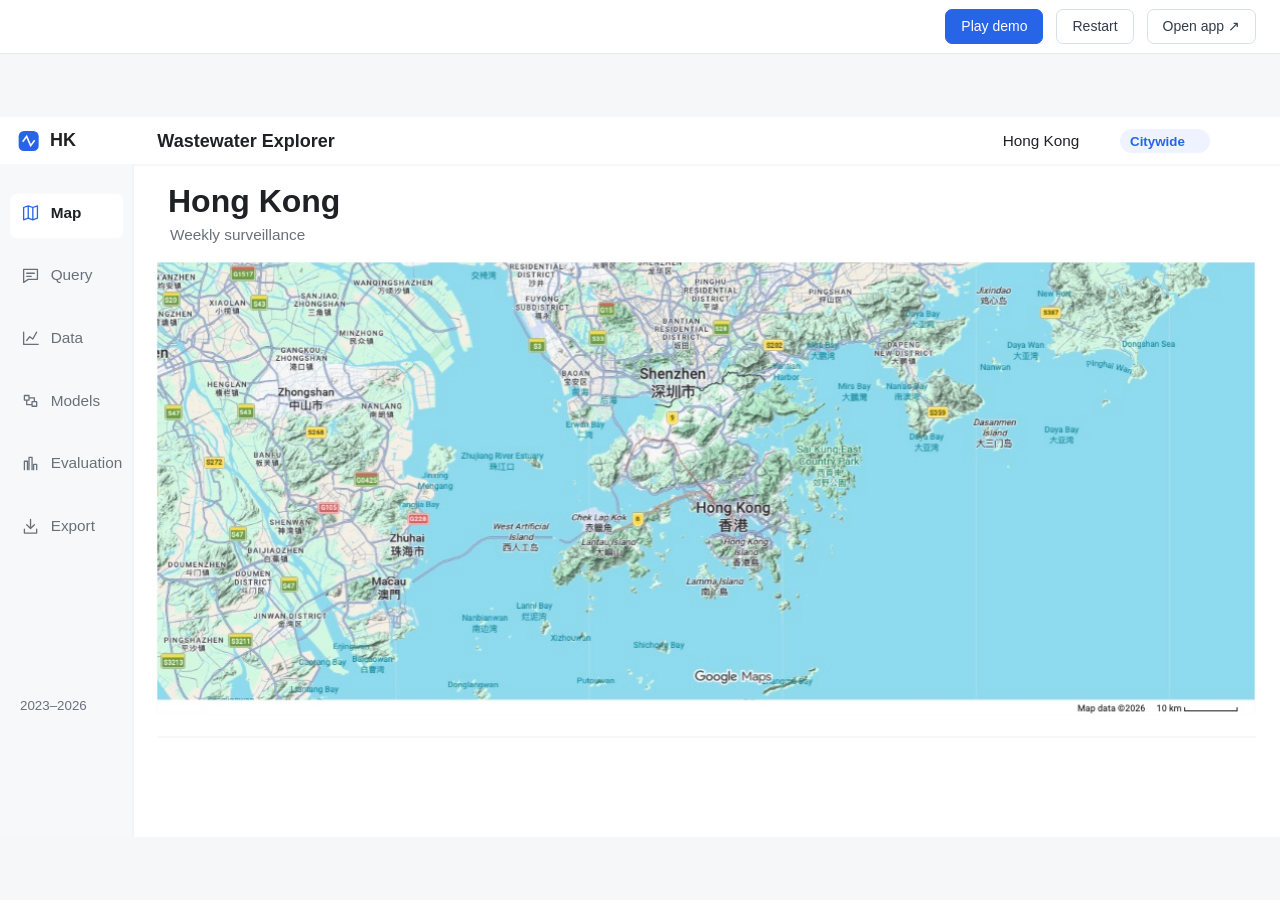
==== experience.html @ 82d01916 "Release v1.4.0 interactive project introduction" ====
<!doctype html><html lang="en"><head><meta charset="utf-8"><meta name="viewport" content="width=device-width,initial-scale=1"><meta name="theme-color" content="#ffffff"><title>Hong Kong · Interactive experience</title><link rel="stylesheet" href="experience.css?v=1.4.0"><script defer src="experience-data.js?v=1.4.0"></script><script defer src="experience-renderer.js?v=1.4.0"></script><script defer src="experience.js?v=1.4.0"></script></head><body><div class="experience-toolbar"><button id="demo-play">Play demo</button><button id="demo-restart">Restart</button><a href="index.html">Open app ↗</a></div><main id="experience-stage" aria-label="Hong Kong monitoring application"></main><div id="download-status" role="status" aria-live="polite"></div></body></html>
---- experience.css ----
*{box-sizing:border-box}body{margin:0;background:#f6f7f9;color:#202124;font:14px/1.4 -apple-system,BlinkMacSystemFont,"Segoe UI",Arial,sans-serif}.experience-toolbar{height:54px;display:flex;justify-content:flex-end;align-items:center;gap:13px;padding:0 24px;border-bottom:1px solid #e6e8ed;background:#fff}.experience-toolbar button,.experience-toolbar a{font:inherit;color:#303c4c;border:1px solid #d9dfe7;border-radius:7px;padding:7px 15px;background:white;cursor:pointer;text-decoration:none}.experience-toolbar button:hover,.experience-toolbar a:hover{border-color:#2764e7;color:#2764e7}.experience-toolbar button:first-child{color:#fff;background:#2764e7;border-color:#2764e7}#experience-stage{width:100%;height:calc(100vh - 54px);display:flex;justify-content:center;align-items:center;overflow:hidden}#experience-stage svg{display:block;width:100%;height:100%;object-fit:contain}#experience-stage [data-action]{cursor:pointer}#experience-stage [data-action]:focus-visible{outline:3px solid #2764e7;outline-offset:3px}body.demo-playing #experience-stage{cursor:none}body.demo-playing #experience-stage [data-action]{cursor:none}#download-status{position:fixed;right:24px;bottom:24px;padding:12px 20px;background:#202124;color:white;border-radius:8px;box-shadow:0 5px 25px #20212420;display:none}#download-status.visible{display:block}@media(max-width:700px){.experience-toolbar{height:48px;padding:0 12px;gap:8px}.experience-toolbar button,.experience-toolbar a{font-size:12px;padding:6px 10px}#experience-stage{height:calc(100vh - 48px)}}
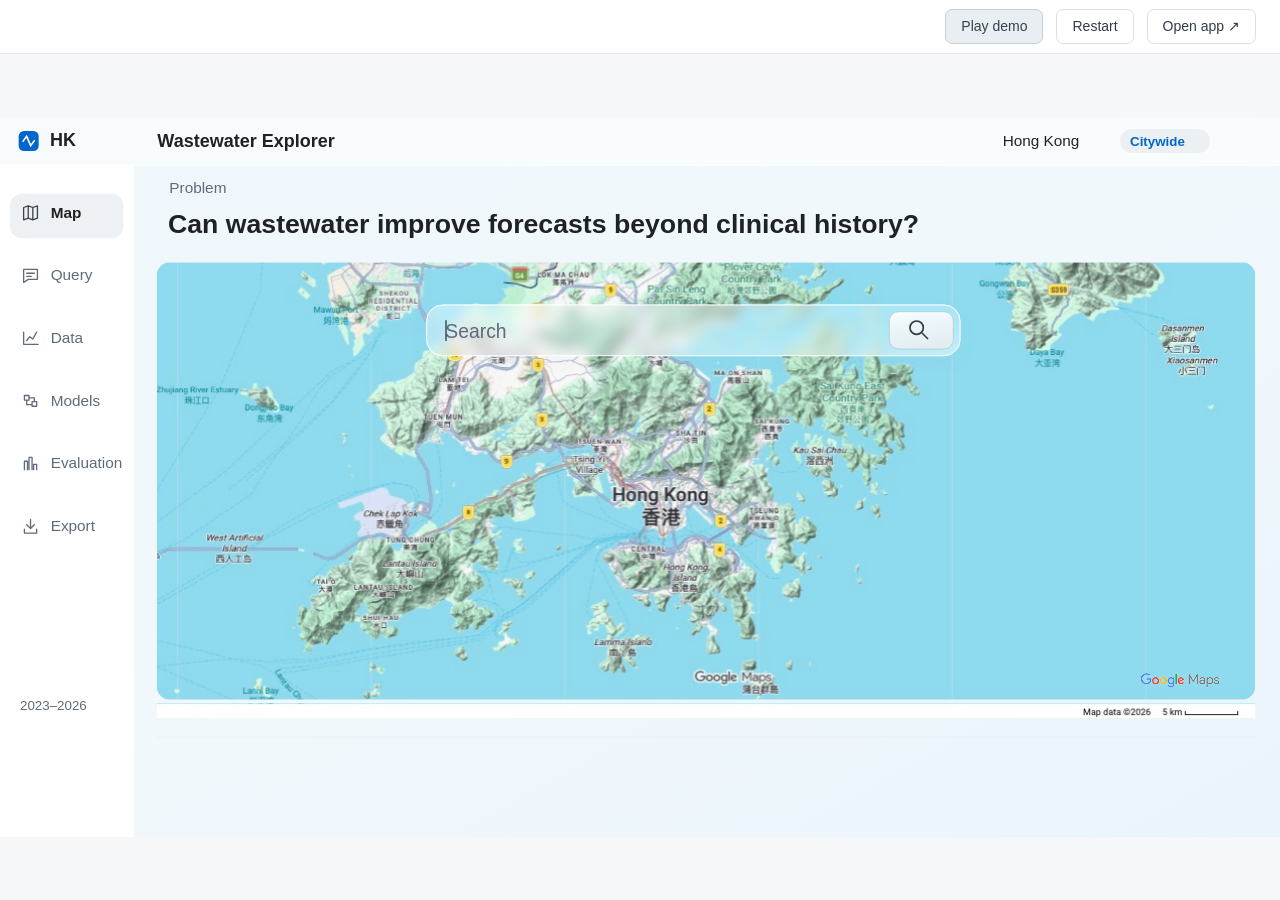
==== commit a564306c: "Update v1.5.0 interface and subtitles" ====
--- a/experience.html
+++ b/experience.html
@@ -1 +1 @@
-<!doctype html><html lang="en"><head><meta charset="utf-8"><meta name="viewport" content="width=device-width,initial-scale=1"><meta name="theme-color" content="#ffffff"><title>Hong Kong · Interactive experience</title><link rel="stylesheet" href="experience.css?v=1.4.0"><script defer src="experience-data.js?v=1.4.0"></script><script defer src="experience-renderer.js?v=1.4.0"></script><script defer src="experience.js?v=1.4.0"></script></head><body><div class="experience-toolbar"><button id="demo-play">Play demo</button><button id="demo-restart">Restart</button><a href="index.html">Open app ↗</a></div><main id="experience-stage" aria-label="Hong Kong monitoring application"></main><div id="download-status" role="status" aria-live="polite"></div></body></html>
+<!doctype html><html lang="en"><head><meta charset="utf-8"><meta name="viewport" content="width=device-width,initial-scale=1"><meta name="theme-color" content="#ffffff"><title>Hong Kong · Interactive experience</title><link rel="stylesheet" href="experience.css?v=1.5.0"><script defer src="experience-data.js?v=1.5.0"></script><script defer src="experience-renderer.js?v=1.5.0"></script><script defer src="experience.js?v=1.5.0"></script></head><body><div class="experience-toolbar"><button id="demo-play">Play demo</button><button id="demo-restart">Restart</button><a href="index.html">Open app ↗</a></div><main id="experience-stage" aria-label="Hong Kong monitoring application"></main><div id="download-status" role="status" aria-live="polite"></div></body></html>
--- a/experience.css
+++ b/experience.css
@@ -1 +1 @@
-*{box-sizing:border-box}body{margin:0;background:#f6f7f9;color:#202124;font:14px/1.4 -apple-system,BlinkMacSystemFont,"Segoe UI",Arial,sans-serif}.experience-toolbar{height:54px;display:flex;justify-content:flex-end;align-items:center;gap:13px;padding:0 24px;border-bottom:1px solid #e6e8ed;background:#fff}.experience-toolbar button,.experience-toolbar a{font:inherit;color:#303c4c;border:1px solid #d9dfe7;border-radius:7px;padding:7px 15px;background:white;cursor:pointer;text-decoration:none}.experience-toolbar button:hover,.experience-toolbar a:hover{border-color:#2764e7;color:#2764e7}.experience-toolbar button:first-child{color:#fff;background:#2764e7;border-color:#2764e7}#experience-stage{width:100%;height:calc(100vh - 54px);display:flex;justify-content:center;align-items:center;overflow:hidden}#experience-stage svg{display:block;width:100%;height:100%;object-fit:contain}#experience-stage [data-action]{cursor:pointer}#experience-stage [data-action]:focus-visible{outline:3px solid #2764e7;outline-offset:3px}body.demo-playing #experience-stage{cursor:none}body.demo-playing #experience-stage [data-action]{cursor:none}#download-status{position:fixed;right:24px;bottom:24px;padding:12px 20px;background:#202124;color:white;border-radius:8px;box-shadow:0 5px 25px #20212420;display:none}#download-status.visible{display:block}@media(max-width:700px){.experience-toolbar{height:48px;padding:0 12px;gap:8px}.experience-toolbar button,.experience-toolbar a{font-size:12px;padding:6px 10px}#experience-stage{height:calc(100vh - 48px)}}
+*{box-sizing:border-box}body{margin:0;background:#f6f7f9;color:#202124;font:14px/1.4 -apple-system,BlinkMacSystemFont,"Segoe UI",Arial,sans-serif}.experience-toolbar{height:54px;display:flex;justify-content:flex-end;align-items:center;gap:13px;padding:0 24px;border-bottom:1px solid #e6e8ed;background:#fff}.experience-toolbar button,.experience-toolbar a{font:inherit;color:#303c4c;border:1px solid #d9dfe7;border-radius:7px;padding:7px 15px;background:white;cursor:pointer;text-decoration:none}.experience-toolbar button:hover,.experience-toolbar a:hover{border-color:#35424e;color:#35424e}.experience-toolbar button:first-child{color:#35424e;background:#e9eef2;border-color:#c7d0d8}#experience-stage{width:100%;height:calc(100vh - 54px);display:flex;justify-content:center;align-items:center;overflow:hidden}#experience-stage svg{display:block;width:100%;height:100%;object-fit:contain}#experience-stage [data-action]{cursor:pointer}#experience-stage [data-action]:focus-visible{outline:3px solid #35424e;outline-offset:3px}body.demo-playing #experience-stage{cursor:none}body.demo-playing #experience-stage [data-action]{cursor:none}#download-status{position:fixed;right:24px;bottom:24px;padding:12px 20px;background:#202124;color:white;border-radius:8px;box-shadow:0 5px 25px #20212420;display:none}#download-status.visible{display:block}@media(max-width:700px){.experience-toolbar{height:48px;padding:0 12px;gap:8px}.experience-toolbar button,.experience-toolbar a{font-size:12px;padding:6px 10px}#experience-stage{height:calc(100vh - 48px)}}
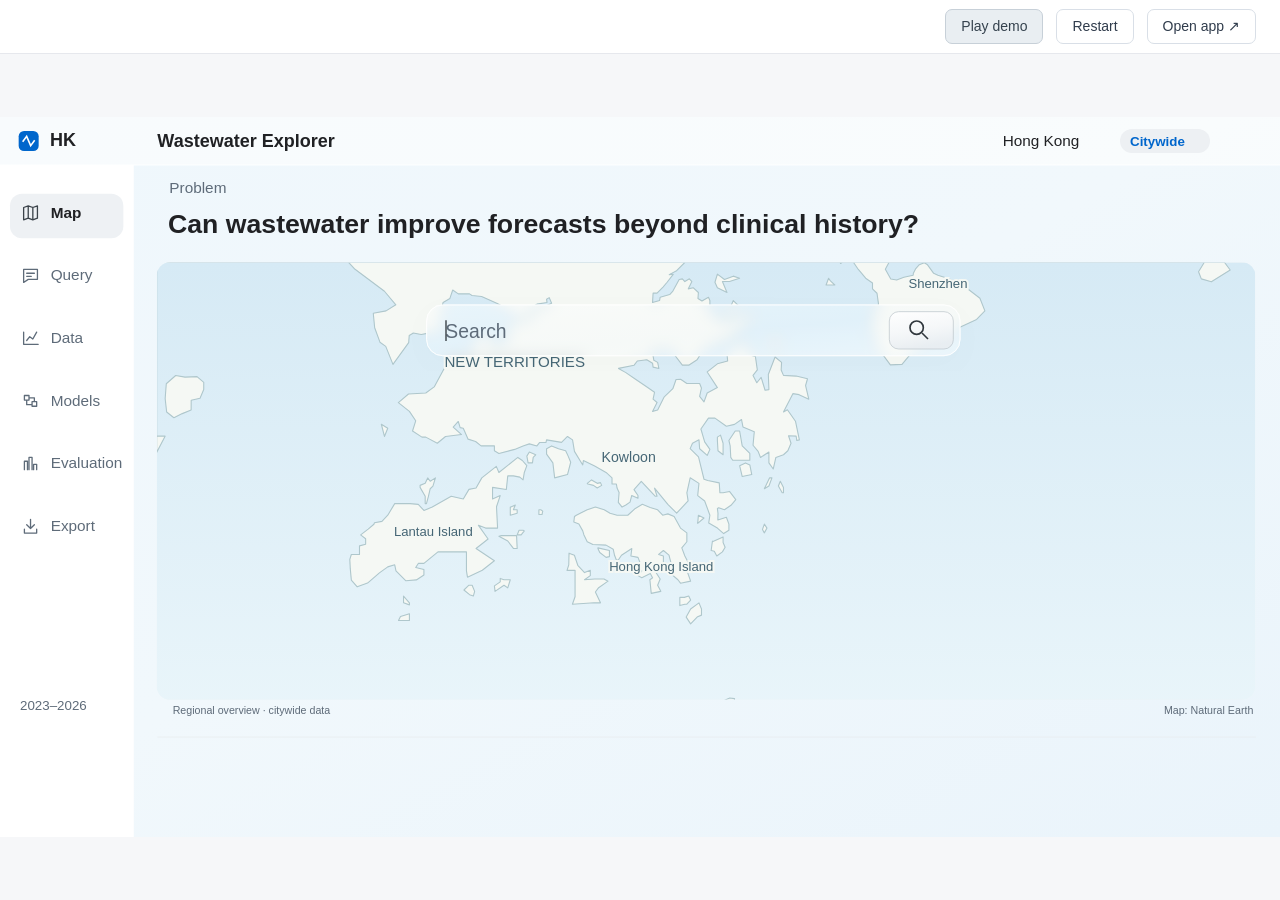
==== commit 3f28c98a: "Fix review findings and clarify model diagnostics Keep selected monitoring weeks and bootstrap block" ====
--- a/experience.html
+++ b/experience.html
@@ -1 +1 @@
-<!doctype html><html lang="en"><head><meta charset="utf-8"><meta name="viewport" content="width=device-width,initial-scale=1"><meta name="theme-color" content="#ffffff"><title>Hong Kong · Interactive experience</title><link rel="stylesheet" href="experience.css?v=1.5.0"><script defer src="experience-data.js?v=1.5.0"></script><script defer src="experience-renderer.js?v=1.5.0"></script><script defer src="experience.js?v=1.5.0"></script></head><body><div class="experience-toolbar"><button id="demo-play">Play demo</button><button id="demo-restart">Restart</button><a href="index.html">Open app ↗</a></div><main id="experience-stage" aria-label="Hong Kong monitoring application"></main><div id="download-status" role="status" aria-live="polite"></div></body></html>
+<!doctype html><html lang="en"><head><meta charset="utf-8"><meta name="viewport" content="width=device-width,initial-scale=1"><meta name="theme-color" content="#ffffff"><title>Hong Kong · Interactive experience</title><link rel="stylesheet" href="experience.css?v=1.5.1"><script defer src="experience-data.js?v=1.5.1"></script><script defer src="experience-renderer.js?v=1.5.1"></script><script defer src="experience.js?v=1.5.1"></script></head><body><div class="experience-toolbar"><button id="demo-play">Play demo</button><button id="demo-restart">Restart</button><a href="index.html">Open app ↗</a></div><nav id="mobile-sections" aria-label="Explore sections"><button data-scene="0" aria-pressed="true">Map</button><button data-scene="1" aria-pressed="false">Query</button><button data-scene="2" aria-pressed="false">Data</button><button data-scene="3" aria-pressed="false">Models</button><button data-scene="4" aria-pressed="false">Evaluation</button><button data-scene="5" aria-pressed="false">Export</button></nav><main id="experience-stage" aria-label="Hong Kong monitoring application"></main><div id="download-status" role="status" aria-live="polite"></div></body></html>
--- a/experience.css
+++ b/experience.css
@@ -1 +1,2 @@
 *{box-sizing:border-box}body{margin:0;background:#f6f7f9;color:#202124;font:14px/1.4 -apple-system,BlinkMacSystemFont,"Segoe UI",Arial,sans-serif}.experience-toolbar{height:54px;display:flex;justify-content:flex-end;align-items:center;gap:13px;padding:0 24px;border-bottom:1px solid #e6e8ed;background:#fff}.experience-toolbar button,.experience-toolbar a{font:inherit;color:#303c4c;border:1px solid #d9dfe7;border-radius:7px;padding:7px 15px;background:white;cursor:pointer;text-decoration:none}.experience-toolbar button:hover,.experience-toolbar a:hover{border-color:#35424e;color:#35424e}.experience-toolbar button:first-child{color:#35424e;background:#e9eef2;border-color:#c7d0d8}#experience-stage{width:100%;height:calc(100vh - 54px);display:flex;justify-content:center;align-items:center;overflow:hidden}#experience-stage svg{display:block;width:100%;height:100%;object-fit:contain}#experience-stage [data-action]{cursor:pointer}#experience-stage [data-action]:focus-visible{outline:3px solid #35424e;outline-offset:3px}body.demo-playing #experience-stage{cursor:none}body.demo-playing #experience-stage [data-action]{cursor:none}#download-status{position:fixed;right:24px;bottom:24px;padding:12px 20px;background:#202124;color:white;border-radius:8px;box-shadow:0 5px 25px #20212420;display:none}#download-status.visible{display:block}@media(max-width:700px){.experience-toolbar{height:48px;padding:0 12px;gap:8px}.experience-toolbar button,.experience-toolbar a{font-size:12px;padding:6px 10px}#experience-stage{height:calc(100vh - 48px)}}
+#mobile-sections{display:none}#experience-stage{overscroll-behavior-x:contain}.experience-toolbar a:focus-visible,.experience-toolbar button:focus-visible{outline:3px solid #007aff;outline-offset:3px}@media(max-width:760px){.experience-toolbar{position:sticky;top:0;z-index:5;height:54px}.experience-toolbar a{margin-left:auto}#mobile-sections{display:flex;gap:6px;padding:10px 12px;overflow-x:auto;background:#f6f9fc;position:sticky;top:54px;z-index:4;border-bottom:1px solid #e2e9ef}#mobile-sections button{flex:none;font:inherit;font-size:14px;padding:9px 12px;border:1px solid #d7e1e8;border-radius:16px;background:#fff;color:#314557}#mobile-sections button[aria-pressed=true]{background:#e3eff8;border-color:#a7c7df}#experience-stage{display:block;overflow:auto;height:auto;min-height:720px;touch-action:pan-x pan-y}#experience-stage svg{width:1280px;min-width:1280px;height:720px;max-width:none}#download-status{left:12px;right:12px;bottom:12px}}@media(prefers-reduced-motion:reduce){*,*::before,*::after{scroll-behavior:auto!important;animation:none!important;transition:none!important}}
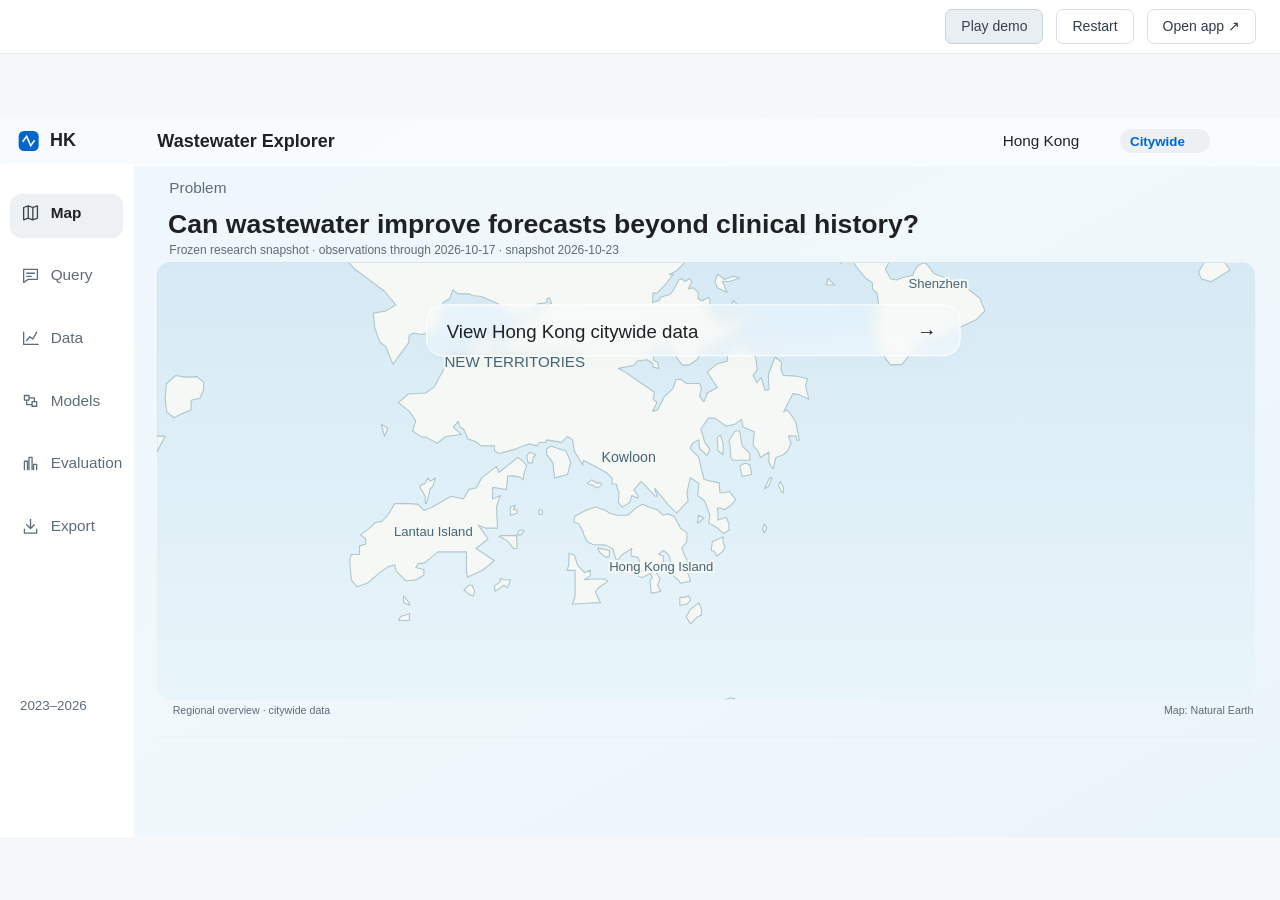
==== commit 393d155b: "Preserve analysis state and clarify exports Keep focus and expanded diagnostics across filters, show" ====
--- a/experience.html
+++ b/experience.html
@@ -1 +1 @@
-<!doctype html><html lang="en"><head><meta charset="utf-8"><meta name="viewport" content="width=device-width,initial-scale=1"><meta name="theme-color" content="#ffffff"><title>Hong Kong · Interactive experience</title><link rel="stylesheet" href="experience.css?v=1.5.1"><script defer src="experience-data.js?v=1.5.1"></script><script defer src="experience-renderer.js?v=1.5.1"></script><script defer src="experience.js?v=1.5.1"></script></head><body><div class="experience-toolbar"><button id="demo-play">Play demo</button><button id="demo-restart">Restart</button><a href="index.html">Open app ↗</a></div><nav id="mobile-sections" aria-label="Explore sections"><button data-scene="0" aria-pressed="true">Map</button><button data-scene="1" aria-pressed="false">Query</button><button data-scene="2" aria-pressed="false">Data</button><button data-scene="3" aria-pressed="false">Models</button><button data-scene="4" aria-pressed="false">Evaluation</button><button data-scene="5" aria-pressed="false">Export</button></nav><main id="experience-stage" aria-label="Hong Kong monitoring application"></main><div id="download-status" role="status" aria-live="polite"></div></body></html>
+<!doctype html><html lang="en"><head><meta charset="utf-8"><meta name="viewport" content="width=device-width,initial-scale=1"><meta name="theme-color" content="#ffffff"><title>Hong Kong · Interactive experience</title><link rel="stylesheet" href="experience.css?v=1.5.2"><script defer src="experience-data.js?v=1.5.2"></script><script defer src="experience-renderer.js?v=1.5.2"></script><script defer src="export-contract.js?v=1.5.2"></script><script defer src="experience.js?v=1.5.2"></script></head><body><div class="experience-toolbar"><button id="demo-play">Play demo</button><button id="demo-restart">Restart</button><a href="index.html">Open app ↗</a></div><nav id="mobile-sections" aria-label="Explore sections"><button data-scene="0" aria-pressed="true">Map</button><button data-scene="1" aria-pressed="false">Query</button><button data-scene="2" aria-pressed="false">Data</button><button data-scene="3" aria-pressed="false">Models</button><button data-scene="4" aria-pressed="false">Evaluation</button><button data-scene="5" aria-pressed="false">Export</button></nav><section id="mobile-controls" aria-label="Map controls"></section><main id="experience-stage" aria-label="Hong Kong monitoring application"></main><div id="download-status" role="status" aria-live="polite"></div></body></html>
--- a/experience.css
+++ b/experience.css
@@ -1,2 +1,5 @@
 *{box-sizing:border-box}body{margin:0;background:#f6f7f9;color:#202124;font:14px/1.4 -apple-system,BlinkMacSystemFont,"Segoe UI",Arial,sans-serif}.experience-toolbar{height:54px;display:flex;justify-content:flex-end;align-items:center;gap:13px;padding:0 24px;border-bottom:1px solid #e6e8ed;background:#fff}.experience-toolbar button,.experience-toolbar a{font:inherit;color:#303c4c;border:1px solid #d9dfe7;border-radius:7px;padding:7px 15px;background:white;cursor:pointer;text-decoration:none}.experience-toolbar button:hover,.experience-toolbar a:hover{border-color:#35424e;color:#35424e}.experience-toolbar button:first-child{color:#35424e;background:#e9eef2;border-color:#c7d0d8}#experience-stage{width:100%;height:calc(100vh - 54px);display:flex;justify-content:center;align-items:center;overflow:hidden}#experience-stage svg{display:block;width:100%;height:100%;object-fit:contain}#experience-stage [data-action]{cursor:pointer}#experience-stage [data-action]:focus-visible{outline:3px solid #35424e;outline-offset:3px}body.demo-playing #experience-stage{cursor:none}body.demo-playing #experience-stage [data-action]{cursor:none}#download-status{position:fixed;right:24px;bottom:24px;padding:12px 20px;background:#202124;color:white;border-radius:8px;box-shadow:0 5px 25px #20212420;display:none}#download-status.visible{display:block}@media(max-width:700px){.experience-toolbar{height:48px;padding:0 12px;gap:8px}.experience-toolbar button,.experience-toolbar a{font-size:12px;padding:6px 10px}#experience-stage{height:calc(100vh - 48px)}}
 #mobile-sections{display:none}#experience-stage{overscroll-behavior-x:contain}.experience-toolbar a:focus-visible,.experience-toolbar button:focus-visible{outline:3px solid #007aff;outline-offset:3px}@media(max-width:760px){.experience-toolbar{position:sticky;top:0;z-index:5;height:54px}.experience-toolbar a{margin-left:auto}#mobile-sections{display:flex;gap:6px;padding:10px 12px;overflow-x:auto;background:#f6f9fc;position:sticky;top:54px;z-index:4;border-bottom:1px solid #e2e9ef}#mobile-sections button{flex:none;font:inherit;font-size:14px;padding:9px 12px;border:1px solid #d7e1e8;border-radius:16px;background:#fff;color:#314557}#mobile-sections button[aria-pressed=true]{background:#e3eff8;border-color:#a7c7df}#experience-stage{display:block;overflow:auto;height:auto;min-height:720px;touch-action:pan-x pan-y}#experience-stage svg{width:1280px;min-width:1280px;height:720px;max-width:none}#download-status{left:12px;right:12px;bottom:12px}}@media(prefers-reduced-motion:reduce){*,*::before,*::after{scroll-behavior:auto!important;animation:none!important;transition:none!important}}
+
+#mobile-controls{display:none}
+@media(max-width:760px){#mobile-controls{display:grid;grid-template-columns:repeat(2,minmax(0,1fr));gap:10px;padding:12px;background:rgba(247,251,254,.94);backdrop-filter:blur(16px);border-bottom:1px solid #dce5ed;position:sticky;top:115px;z-index:3}#mobile-controls label{display:flex;flex-direction:column;gap:4px;min-width:0;font-size:12px;color:#52606e}#mobile-controls select,#mobile-controls button{width:100%;min-width:0;min-height:40px;padding:8px;border:1px solid #cdd8e2;border-radius:10px;background:#fff;color:#202124;font:14px/1.3 -apple-system,BlinkMacSystemFont,"Segoe UI",Arial,sans-serif}#mobile-controls button{align-self:end;cursor:pointer}#mobile-controls button:disabled{opacity:.45;cursor:default}#mobile-controls .mobile-actions{display:flex;gap:8px;align-self:end}#mobile-controls select:focus-visible,#mobile-controls button:focus-visible{outline:3px solid #007aff;outline-offset:2px}#experience-stage{min-height:720px}#mobile-sections{height:61px}}
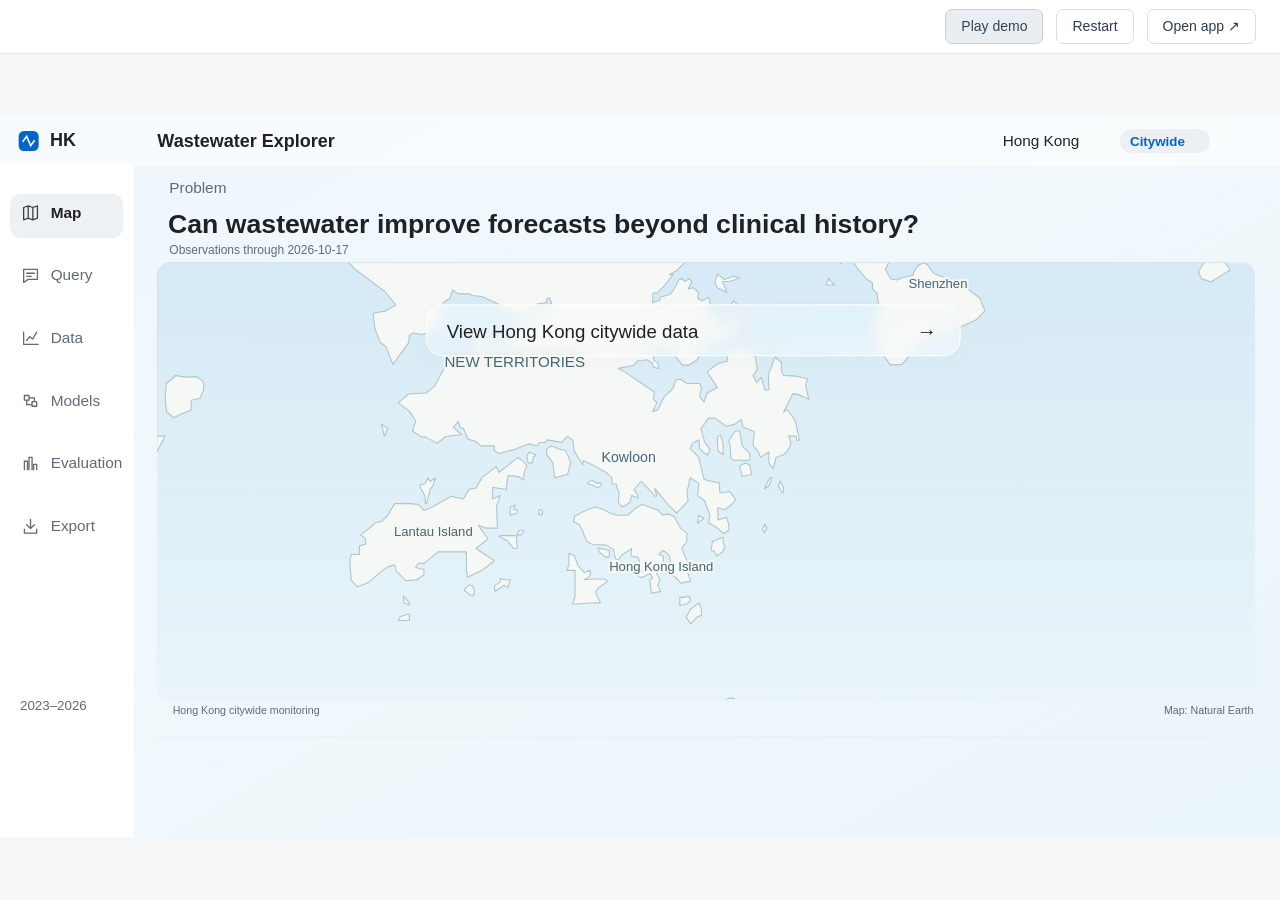
==== commit c370c01b: "Release v1.6.2 concise bilingual interface Simplify English and Chinese task labels, result summarie" ====
--- a/experience.html
+++ b/experience.html
@@ -1 +1 @@
-<!doctype html><html lang="en"><head><meta charset="utf-8"><meta name="viewport" content="width=device-width,initial-scale=1"><meta name="theme-color" content="#ffffff"><title>Hong Kong · Interactive experience</title><link rel="stylesheet" href="experience.css?v=1.5.2"><script defer src="experience-data.js?v=1.5.2"></script><script defer src="experience-renderer.js?v=1.5.2"></script><script defer src="export-contract.js?v=1.5.2"></script><script defer src="experience.js?v=1.5.2"></script></head><body><div class="experience-toolbar"><button id="demo-play">Play demo</button><button id="demo-restart">Restart</button><a href="index.html">Open app ↗</a></div><nav id="mobile-sections" aria-label="Explore sections"><button data-scene="0" aria-pressed="true">Map</button><button data-scene="1" aria-pressed="false">Query</button><button data-scene="2" aria-pressed="false">Data</button><button data-scene="3" aria-pressed="false">Models</button><button data-scene="4" aria-pressed="false">Evaluation</button><button data-scene="5" aria-pressed="false">Export</button></nav><section id="mobile-controls" aria-label="Map controls"></section><main id="experience-stage" aria-label="Hong Kong monitoring application"></main><div id="download-status" role="status" aria-live="polite"></div></body></html>
+<!doctype html><html lang="en"><head><meta charset="utf-8"><meta name="viewport" content="width=device-width,initial-scale=1"><meta name="theme-color" content="#ffffff"><title>Hong Kong Wastewater Explorer</title><link rel="stylesheet" href="experience.css?v=1.5.2"><script defer src="experience-data.js?v=1.5.2"></script><script defer src="experience-renderer.js?v=1.6.2"></script><script defer src="export-contract.js?v=1.5.2"></script><script defer src="experience.js?v=1.6.2"></script></head><body><div class="experience-toolbar"><button id="demo-play">Play demo</button><button id="demo-restart">Restart</button><a href="index.html">Open app ↗</a></div><nav id="mobile-sections" aria-label="Explore sections"><button data-scene="0" aria-pressed="true">Map</button><button data-scene="1" aria-pressed="false">Query</button><button data-scene="2" aria-pressed="false">Data</button><button data-scene="3" aria-pressed="false">Models</button><button data-scene="4" aria-pressed="false">Evaluation</button><button data-scene="5" aria-pressed="false">Export</button></nav><section id="mobile-controls" aria-label="Map controls"></section><main id="experience-stage" aria-label="Hong Kong monitoring application"></main><div id="download-status" role="status" aria-live="polite"></div></body></html>
